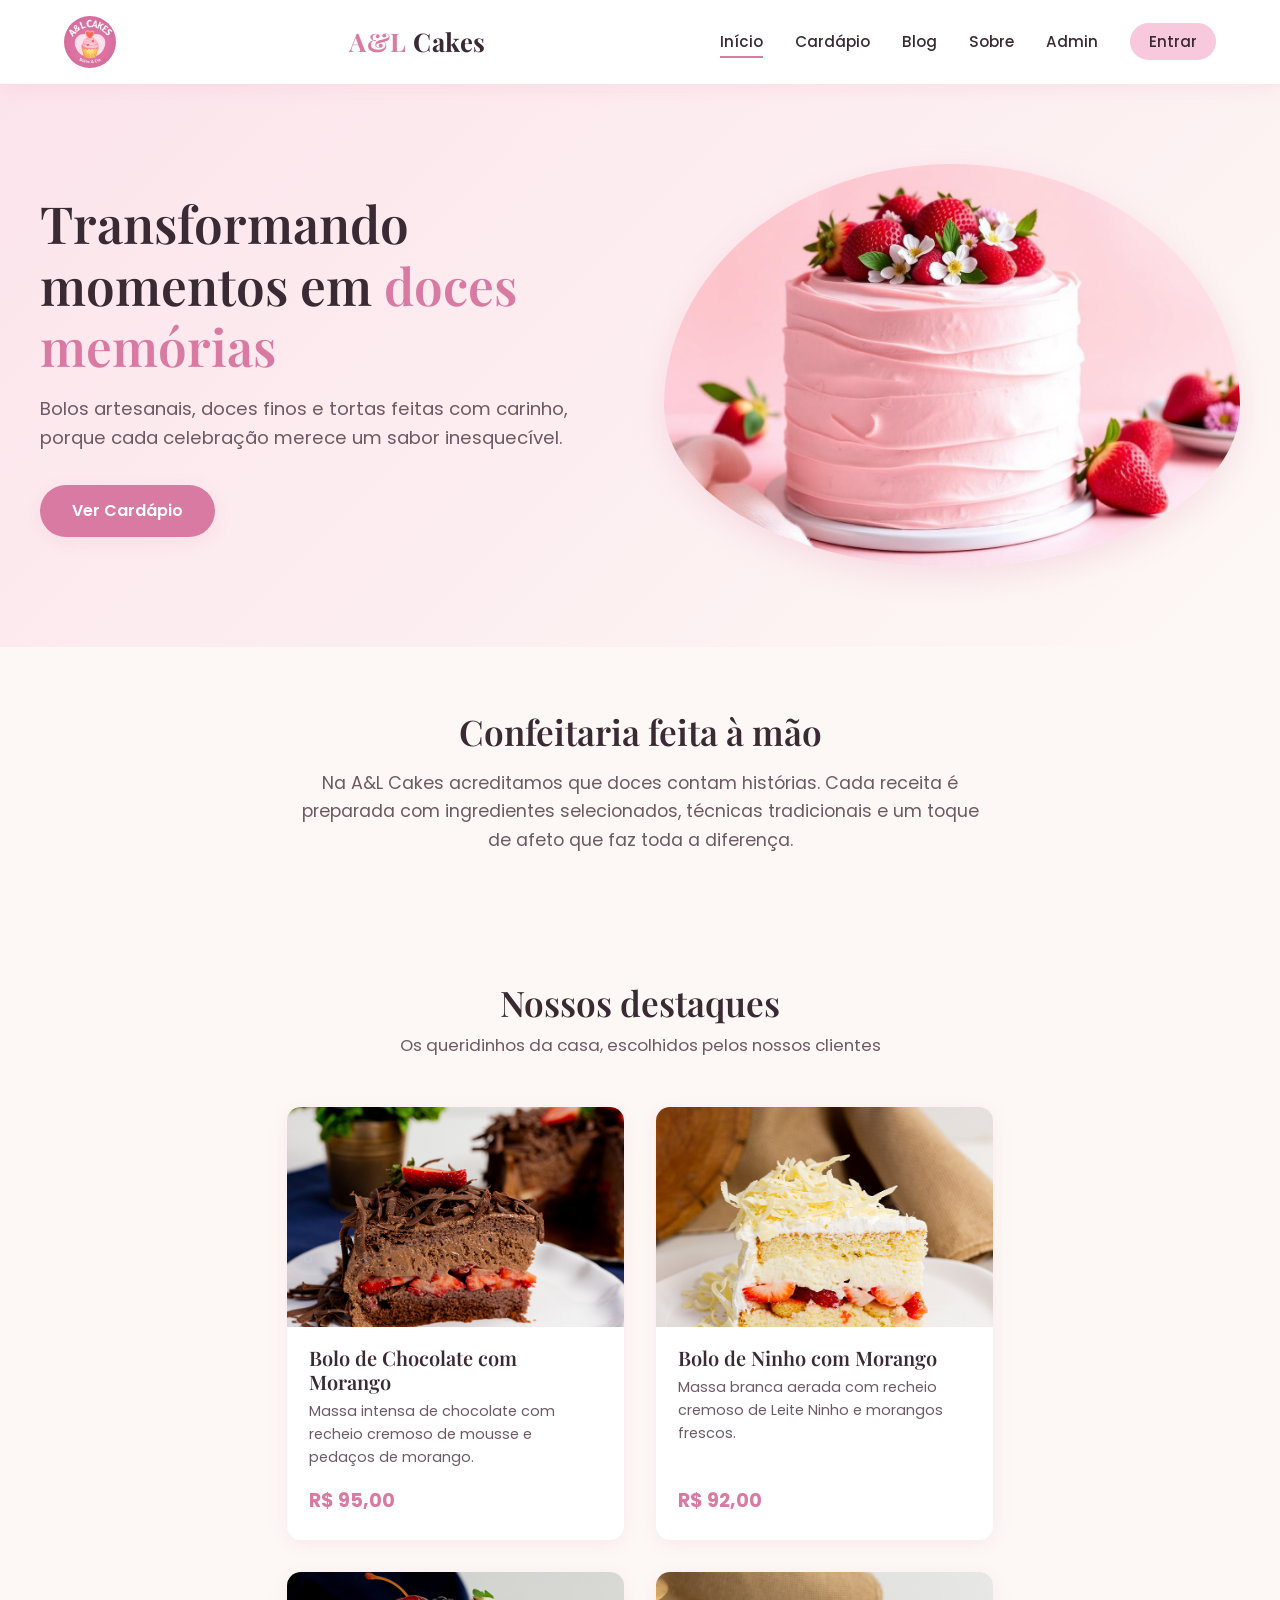
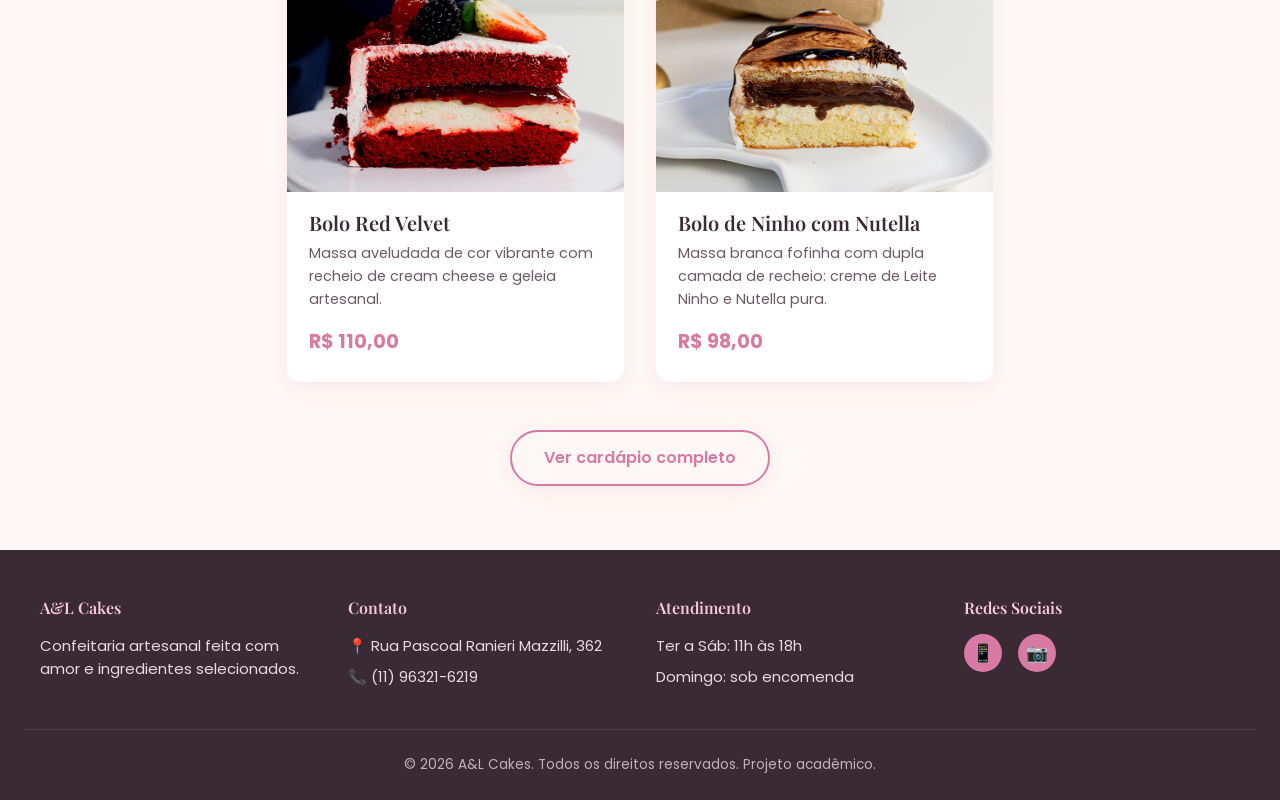
==== al-cakes/index.html @ 6d4cb48a "primeiro commit" ====
<!DOCTYPE html>
<!--
  A&L Cakes - Página Inicial (Home)
  Apresenta a loja, hero, destaques de produtos e chamada para o cardápio.
-->
<html lang="pt-BR">
<head>
  <meta charset="UTF-8" />
  <meta name="viewport" content="width=device-width, initial-scale=1.0" />
  <title>A&L Cakes - Bolos e Doces Artesanais</title>
  <meta name="description" content="A&L Cakes: bolos artesanais, doces finos e confeitaria sob encomenda. Transformando momentos em doces memórias." />
  <link rel="preconnect" href="https://fonts.googleapis.com">
  <link rel="preconnect" href="https://fonts.gstatic.com" crossorigin>
  <link href="https://fonts.googleapis.com/css2?family=Playfair+Display:wght@500;600;700&family=Poppins:wght@300;400;500;600;700&display=swap" rel="stylesheet">
  <link rel="stylesheet" href="css/style.css" />
</head>
<body>

  <!-- ===== NAVBAR ===== -->
  <header class="navbar">
    <div class="nav-container">
      <img src="images/teste.png" alt="" style="width: 4.5%; border-radius: 50%;">
      <a href="index.html" class="logo">A&L<span> Cakes</span></a>
      <button class="hamburguer" aria-label="Abrir menu">
        <span></span><span></span><span></span>
      </button>
      <nav>
        <ul class="nav-menu">
          <li><a href="index.html">Início</a></li>
          <li><a href="pages/cardapio.html">Cardápio</a></li>
          <li><a href="pages/blog.html">Blog</a></li>
          <li><a href="pages/sobre.html">Sobre</a></li>
          <li><a href="pages/admin.html">Admin</a></li>
          <li><a href="pages/login.html" class="btn-login">Entrar</a></li>
        </ul>
      </nav>
    </div>
  </header>

  <!-- ===== HERO ===== -->
  <section class="hero">
    <div class="hero-grid">
      <div class="hero-texto">
        <h1>Transformando momentos em <span>doces memórias</span></h1>
        <p>Bolos artesanais, doces finos e tortas feitas com carinho, porque cada celebração merece um sabor inesquecível.</p>
        <a href="pages/cardapio.html" class="btn">Ver Cardápio</a>
      </div>
      <div class="hero-imagem">
        <img src="images/hero-bolo.jpg" alt="Bolo de morango com chantilly" />
      </div>
    </div>
  </section>

  <!-- ===== APRESENTAÇÃO ===== -->
  <section class="container apresentacao" data-animar>
    <h2 class="titulo-secao">Confeitaria feita à mão</h2>
    <p>Na A&L Cakes acreditamos que doces contam histórias. Cada receita é preparada com ingredientes selecionados, técnicas tradicionais e um toque de afeto que faz toda a diferença.</p>
  </section>

  <!-- ===== DESTAQUES DE PRODUTOS ===== -->
  <section class="container">
    <h2 class="titulo-secao">Nossos destaques</h2>
    <p class="subtitulo-secao">Os queridinhos da casa, escolhidos pelos nossos clientes</p>
    <div class="produtos-grid" id="grid-destaques">
      <!-- Cards renderizados via JS (produtos.js) -->
    </div>
    <div style="text-align:center; margin-top:3rem;">
      <a href="pages/cardapio.html" class="btn btn-secundario">Ver cardápio completo</a>
    </div>
  </section>

  <!-- ===== RODAPÉ ===== -->
  <footer class="rodape">
    <div class="rodape-grid">
      <div>
        <h4>A&L Cakes</h4>
        <p>Confeitaria artesanal feita com amor e ingredientes selecionados.</p>
      </div>
      <div>
        <h4>Contato</h4>
        <p>📍 Rua Pascoal Ranieri Mazzilli, 362</p>
        <p>📞 (11) 96321-6219</p>
      </div>
      <div>
        <h4>Atendimento</h4>
        <p>Ter a Sáb: 11h às 18h</p>
        <p>Domingo: sob encomenda</p>
      </div>
      <div>
        <h4>Redes Sociais</h4>
        <div class="redes">
          <a href="https://api.whatsapp.com/message/LTZW3MOYNS5GJ1?autoload=1&app_absent=0&utm_source=ig" target="_blank" aria-label="WhatsApp">📱</a>
          <a href="https://www.instagram.com/a.l_cakescia/" aria-label="Instagram">📷</a>

        </div>
      </div>
    </div>
    <div class="copyright">
      © 2026 A&L Cakes. Todos os direitos reservados. Projeto acadêmico.
    </div>
  </footer>

  <script src="js/produtos.js"></script>
  <script src="js/script.js"></script>
</body>
</html>
---- al-cakes/css/style.css ----
/* =========================================================
   A&L Cakes - Folha de estilo principal
   Paleta: rosa suave + branco + neutros
   Autor: Projeto acadêmico
   ========================================================= */

/* -------- Reset básico -------- */
* {
  margin: 0;
  padding: 0;
  box-sizing: border-box;
}

/* -------- Variáveis de design (cores, fontes, sombras) -------- */
:root {
  --rosa-claro: #fce4ec;
  --rosa-suave: #f8c8dc;
  --rosa-medio: #f3a6c4;
  --rosa-escuro: #d97aa3;
  --branco: #ffffff;
  --bege: #fdf8f5;
  --texto: #3a2a33;
  --texto-claro: #6e5a64;
  --cinza-borda: #efe3e8;
  --sombra-leve: 0 4px 18px rgba(217, 122, 163, 0.12);
  --sombra-media: 0 10px 30px rgba(217, 122, 163, 0.18);
  --transicao: all 0.3s ease;
  --raio: 14px;
  --fonte-titulo: "Playfair Display", "Georgia", serif;
  --fonte-texto: "Poppins", "Segoe UI", sans-serif;
}

/* -------- Tipografia base -------- */
html {
  scroll-behavior: smooth;
}

body {
  font-family: var(--fonte-texto);
  background-color: var(--bege);
  color: var(--texto);
  line-height: 1.6;
  min-height: 100vh;
  display: flex;
  flex-direction: column;
}

h1, h2, h3, h4 {
  font-family: var(--fonte-titulo);
  font-weight: 600;
  color: var(--texto);
  line-height: 1.2;
}

a {
  color: var(--rosa-escuro);
  text-decoration: none;
  transition: var(--transicao);
}

a:hover {
  color: var(--texto);
}

img {
  max-width: 100%;
  display: block;
}

/* =========================================================
   NAVBAR
   ========================================================= */
.navbar {
  position: sticky;
  top: 0;
  z-index: 100;
  background-color: rgba(255, 255, 255, 0.95);
  backdrop-filter: blur(10px);
  box-shadow: var(--sombra-leve);
  padding: 1rem 0;
}

.nav-container {
  max-width: 1200px;
  margin: 0 auto;
  padding: 0 1.5rem;
  display: flex;
  align-items: center;
  justify-content: space-between;
}

.logo {
  font-family: var(--fonte-titulo);
  font-size: 1.6rem;
  font-weight: 700;
  color: var(--rosa-escuro);
  letter-spacing: 0.5px;
}

.logo span {
  color: var(--texto);
}

.nav-menu {
  display: flex;
  list-style: none;
  gap: 2rem;
  align-items: center;
}

.nav-menu a {
  color: var(--texto);
  font-weight: 500;
  font-size: 0.95rem;
  position: relative;
}

.nav-menu a::after {
  content: "";
  position: absolute;
  bottom: -6px;
  left: 0;
  width: 0;
  height: 2px;
  background-color: var(--rosa-escuro);
  transition: var(--transicao);
}

.nav-menu a:hover::after,
.nav-menu a.ativo::after {
  width: 100%;
}

.btn-login {
  background-color: var(--rosa-suave);
  color: var(--texto) !important;
  padding: 0.5rem 1.2rem;
  border-radius: 50px;
  font-weight: 600;
}

.btn-login:hover {
  background-color: var(--rosa-medio);
}

/* Botão hambúrguer (mobile) */
.hamburguer {
  display: none;
  flex-direction: column;
  gap: 5px;
  background: none;
  border: none;
  cursor: pointer;
  padding: 4px;
}

.hamburguer span {
  width: 26px;
  height: 3px;
  background-color: var(--texto);
  border-radius: 3px;
  transition: var(--transicao);
}

/* =========================================================
   COMPONENTES GLOBAIS
   ========================================================= */
.container {
  max-width: 1200px;
  margin: 0 auto;
  padding: 4rem 1.5rem;
}

.btn {
  display: inline-block;
  background-color: var(--rosa-escuro);
  color: var(--branco);
  padding: 0.85rem 2rem;
  border-radius: 50px;
  border: none;
  font-weight: 600;
  font-family: var(--fonte-texto);
  cursor: pointer;
  transition: var(--transicao);
  box-shadow: var(--sombra-leve);
}

.btn:hover {
  background-color: var(--texto);
  color: var(--branco);
  transform: translateY(-2px);
  box-shadow: var(--sombra-media);
}

.btn-secundario {
  background-color: transparent;
  color: var(--rosa-escuro);
  border: 2px solid var(--rosa-escuro);
}

.btn-secundario:hover {
  background-color: var(--rosa-escuro);
  color: var(--branco);
}

.titulo-secao {
  text-align: center;
  font-size: 2.2rem;
  margin-bottom: 0.5rem;
}

.subtitulo-secao {
  text-align: center;
  color: var(--texto-claro);
  margin-bottom: 3rem;
  font-size: 1.05rem;
}

/* =========================================================
   HERO (página inicial)
   ========================================================= */
.hero {
  background: linear-gradient(135deg, var(--rosa-claro) 0%, var(--bege) 100%);
  padding: 5rem 1.5rem;
  overflow: hidden;
}

.hero-grid {
  max-width: 1200px;
  margin: 0 auto;
  display: grid;
  grid-template-columns: 1fr 1fr;
  gap: 3rem;
  align-items: center;
}

.hero-texto h1 {
  font-size: 3.2rem;
  margin-bottom: 1rem;
  animation: fadeUp 0.8s ease;
}

.hero-texto h1 span {
  color: var(--rosa-escuro);
}

.hero-texto p {
  font-size: 1.15rem;
  color: var(--texto-claro);
  margin-bottom: 2rem;
  animation: fadeUp 1s ease;
}

.hero-imagem {
  position: relative;
  animation: float 6s ease-in-out infinite;
}

.hero-imagem img {
  border-radius: 50% 50% 50% 50% / 60% 60% 40% 40%;
  box-shadow: var(--sombra-media);
  width: 100%;
  height: auto;
  object-fit: cover;
}

/* Animações */
@keyframes fadeUp {
  from { opacity: 0; transform: translateY(20px); }
  to { opacity: 1; transform: translateY(0); }
}

@keyframes float {
  0%, 100% { transform: translateY(0); }
  50% { transform: translateY(-15px); }
}

@keyframes fadeIn {
  from { opacity: 0; }
  to { opacity: 1; }
}

/* =========================================================
   APRESENTAÇÃO (sobre rápida na home)
   ========================================================= */
.apresentacao {
  text-align: center;
  max-width: 750px;
  margin: 0 auto;
}

.apresentacao p {
  font-size: 1.1rem;
  color: var(--texto-claro);
  margin-top: 1rem;
}

/* =========================================================
   GRID DE PRODUTOS (cardápio + destaques)
   ========================================================= */
.produtos-grid {
  display: grid;
  grid-template-columns: repeat(auto-fill, minmax(260px, 1fr));
  gap: 2rem;
}

.produto-card {
  background-color: var(--branco);
  border-radius: var(--raio);
  overflow: hidden;
  box-shadow: var(--sombra-leve);
  transition: var(--transicao);
  cursor: pointer;
  display: flex;
  flex-direction: column;
}

.produto-card:hover {
  transform: translateY(-6px);
  box-shadow: var(--sombra-media);
}

.produto-card img {
  width: 100%;
  height: 220px;
  object-fit: cover;
  transition: transform 0.5s ease;
}

.produto-card:hover img {
  transform: scale(1.05);
}

.produto-info {
  padding: 1.2rem 1.4rem 1.5rem;
  flex: 1;
  display: flex;
  flex-direction: column;
}

.produto-info h3 {
  font-size: 1.25rem;
  margin-bottom: 0.4rem;
}

.produto-info p {
  color: var(--texto-claro);
  font-size: 0.9rem;
  margin-bottom: 1rem;
  flex: 1;
}

.preco {
  font-weight: 700;
  color: var(--rosa-escuro);
  font-size: 1.2rem;
}

/* =========================================================
   PÁGINA DO PRODUTO
   ========================================================= */
.produto-detalhe {
  display: grid;
  grid-template-columns: 1fr 1fr;
  gap: 3rem;
  align-items: start;
}

.produto-detalhe-img {
  border-radius: var(--raio);
  overflow: hidden;
  box-shadow: var(--sombra-media);
}

.produto-detalhe-img img {
  width: 100%;
  height: auto;
  object-fit: cover;
}

.produto-detalhe-info h1 {
  font-size: 2.4rem;
  margin-bottom: 0.5rem;
}

.produto-detalhe-info .preco {
  font-size: 1.8rem;
  display: block;
  margin: 1rem 0;
}

.produto-detalhe-info h3 {
  margin-top: 1.5rem;
  margin-bottom: 0.5rem;
  color: var(--rosa-escuro);
}

.ingredientes {
  list-style: none;
  padding: 0;
}

.ingredientes li {
  padding: 0.4rem 0;
  border-bottom: 1px dashed var(--cinza-borda);
  color: var(--texto-claro);
}

.ingredientes li::before {
  content: "🌸 ";
  margin-right: 0.4rem;
}

.btn-whatsapp {
  background-color: #25d366;
  color: var(--branco);
  display: inline-flex;
  align-items: center;
  gap: 0.6rem;
  margin-top: 1.5rem;
}

.btn-whatsapp:hover {
  background-color: #1ebe5b;
  color: var(--branco);
}

/* =========================================================
   BLOG / GALERIA INSTAGRAM
   ========================================================= */
.galeria-instagram {
  display: grid;
  grid-template-columns: repeat(auto-fit, minmax(200px, 1fr));
  gap: 1rem;
  margin-top: 2rem;
}

.galeria-item {
  position: relative;
  border-radius: var(--raio);
  overflow: hidden;
  aspect-ratio: 1 / 1;
  cursor: pointer;
}

.galeria-item img {
  width: 100%;
  height: 100%;
  object-fit: cover;
  transition: transform 0.4s ease;
}

.galeria-item:hover img {
  transform: scale(1.08);
}

.galeria-item::after {
  content: "📷";
  position: absolute;
  inset: 0;
  background: rgba(217, 122, 163, 0.6);
  color: white;
  display: flex;
  align-items: center;
  justify-content: center;
  font-size: 2rem;
  opacity: 0;
  transition: var(--transicao);
}

.galeria-item:hover::after {
  opacity: 1;
}

.posts-blog {
  display: grid;
  grid-template-columns: repeat(auto-fit, minmax(280px, 1fr));
  gap: 2rem;
  margin-top: 4rem;
}

.post-card {
  background: var(--branco);
  border-radius: var(--raio);
  padding: 1.8rem;
  box-shadow: var(--sombra-leve);
  transition: var(--transicao);
}

.post-card:hover {
  transform: translateY(-4px);
  box-shadow: var(--sombra-media);
}

.post-card h3 {
  color: var(--rosa-escuro);
  margin-bottom: 0.8rem;
}

.post-card .data {
  font-size: 0.85rem;
  color: var(--texto-claro);
  margin-bottom: 0.8rem;
  display: block;
}

/* =========================================================
   SOBRE
   ========================================================= */
.sobre-grid {
  display: grid;
  grid-template-columns: 1fr 1fr;
  gap: 3rem;
  align-items: center;
}

.sobre-grid img {
  border-radius: var(--raio);
  box-shadow: var(--sombra-media);
}

.sobre-grid h2 {
  font-size: 2.2rem;
  margin-bottom: 1rem;
}

.sobre-grid p {
  color: var(--texto-claro);
  margin-bottom: 1rem;
}

.valores {
  display: grid;
  grid-template-columns: repeat(auto-fit, minmax(220px, 1fr));
  gap: 1.5rem;
  margin-top: 4rem;
}

.valor-card {
  background: var(--branco);
  padding: 2rem 1.5rem;
  border-radius: var(--raio);
  text-align: center;
  box-shadow: var(--sombra-leve);
  transition: var(--transicao);
}

.valor-card:hover {
  transform: translateY(-4px);
  box-shadow: var(--sombra-media);
}

.valor-card .icone {
  font-size: 2.5rem;
  margin-bottom: 0.8rem;
}

.valor-card h3 {
  color: var(--rosa-escuro);
  margin-bottom: 0.5rem;
}

/* =========================================================
   FORMULÁRIOS (login, cadastro, admin)
   ========================================================= */
.form-container {
  max-width: 460px;
  margin: 4rem auto;
  background: var(--branco);
  padding: 2.5rem 2rem;
  border-radius: var(--raio);
  box-shadow: var(--sombra-media);
  animation: fadeIn 0.6s ease;
}

.form-container.largo {
  max-width: 700px;
}

.form-container h2 {
  text-align: center;
  margin-bottom: 0.5rem;
  color: var(--rosa-escuro);
}

.form-container .subtitulo {
  text-align: center;
  color: var(--texto-claro);
  margin-bottom: 2rem;
}

.campo {
  margin-bottom: 1.2rem;
}

.campo label {
  display: block;
  font-weight: 500;
  margin-bottom: 0.4rem;
  font-size: 0.95rem;
}

.campo input,
.campo textarea {
  width: 100%;
  padding: 0.75rem 1rem;
  border: 1.5px solid var(--cinza-borda);
  border-radius: 10px;
  font-family: var(--fonte-texto);
  font-size: 1rem;
  transition: var(--transicao);
  background-color: var(--bege);
}

.campo input:focus,
.campo textarea:focus {
  outline: none;
  border-color: var(--rosa-medio);
  background: var(--branco);
}

.campo textarea {
  min-height: 100px;
  resize: vertical;
}

.form-container .btn {
  width: 100%;
  margin-top: 0.5rem;
}

.mensagem {
  text-align: center;
  margin-top: 1rem;
  padding: 0.7rem;
  border-radius: 8px;
  display: none;
  font-size: 0.95rem;
}

.mensagem.sucesso {
  background-color: #d4f5dd;
  color: #1e6b35;
  display: block;
}

.mensagem.erro {
  background-color: #fdd6d6;
  color: #a33;
  display: block;
}

.link-extra {
  text-align: center;
  margin-top: 1.2rem;
  font-size: 0.95rem;
  color: var(--texto-claro);
}

/* Pré-visualização do admin */
.preview-produto {
  margin-top: 2rem;
  padding: 1.5rem;
  background: var(--rosa-claro);
  border-radius: var(--raio);
  display: none;
}

.preview-produto.ativo {
  display: block;
  animation: fadeIn 0.4s ease;
}

/* =========================================================
   RODAPÉ
   ========================================================= */
.rodape {
  background-color: var(--texto);
  color: var(--branco);
  padding: 3rem 1.5rem 1.5rem;
  margin-top: auto;
}

.rodape-grid {
  max-width: 1200px;
  margin: 0 auto;
  display: grid;
  grid-template-columns: repeat(auto-fit, minmax(220px, 1fr));
  gap: 2rem;
}

.rodape h4 {
  color: var(--rosa-suave);
  margin-bottom: 1rem;
  font-family: var(--fonte-titulo);
}

.rodape p, .rodape a {
  color: #e8d8df;
  font-size: 0.93rem;
  margin-bottom: 0.5rem;
}

.rodape a:hover {
  color: var(--rosa-suave);
}

.redes {
  display: flex;
  gap: 1rem;
  margin-top: 0.5rem;
}

.redes a {
  background: var(--rosa-escuro);
  width: 38px;
  height: 38px;
  border-radius: 50%;
  display: flex;
  align-items: center;
  justify-content: center;
  font-size: 1.1rem;
  transition: var(--transicao);
}

.redes a:hover {
  background: var(--rosa-suave);
  color: var(--texto);
  transform: translateY(-3px);
}

.copyright {
  text-align: center;
  margin-top: 2rem;
  padding-top: 1.5rem;
  border-top: 1px solid rgba(255,255,255,0.1);
  font-size: 0.85rem;
  color: #c4b0b8;
}

/* =========================================================
   RESPONSIVO (mobile)
   ========================================================= */
@media (max-width: 860px) {
  /* Menu vira hambúrguer */
  .hamburguer {
    display: flex;
  }

  .nav-menu {
    position: fixed;
    top: 70px;
    right: -100%;
    flex-direction: column;
    background: var(--branco);
    width: 75%;
    max-width: 300px;
    height: calc(100vh - 70px);
    padding: 2rem;
    gap: 1.5rem;
    box-shadow: var(--sombra-media);
    transition: right 0.4s ease;
  }

  .nav-menu.aberto {
    right: 0;
  }

  /* Hero empilha */
  .hero-grid,
  .produto-detalhe,
  .sobre-grid {
    grid-template-columns: 1fr;
    text-align: center;
  }

  .hero-texto h1 {
    font-size: 2.2rem;
  }

  .titulo-secao {
    font-size: 1.7rem;
  }

  .container {
    padding: 3rem 1.2rem;
  }

  .ingredientes {
    text-align: left;
    display: inline-block;
  }
}
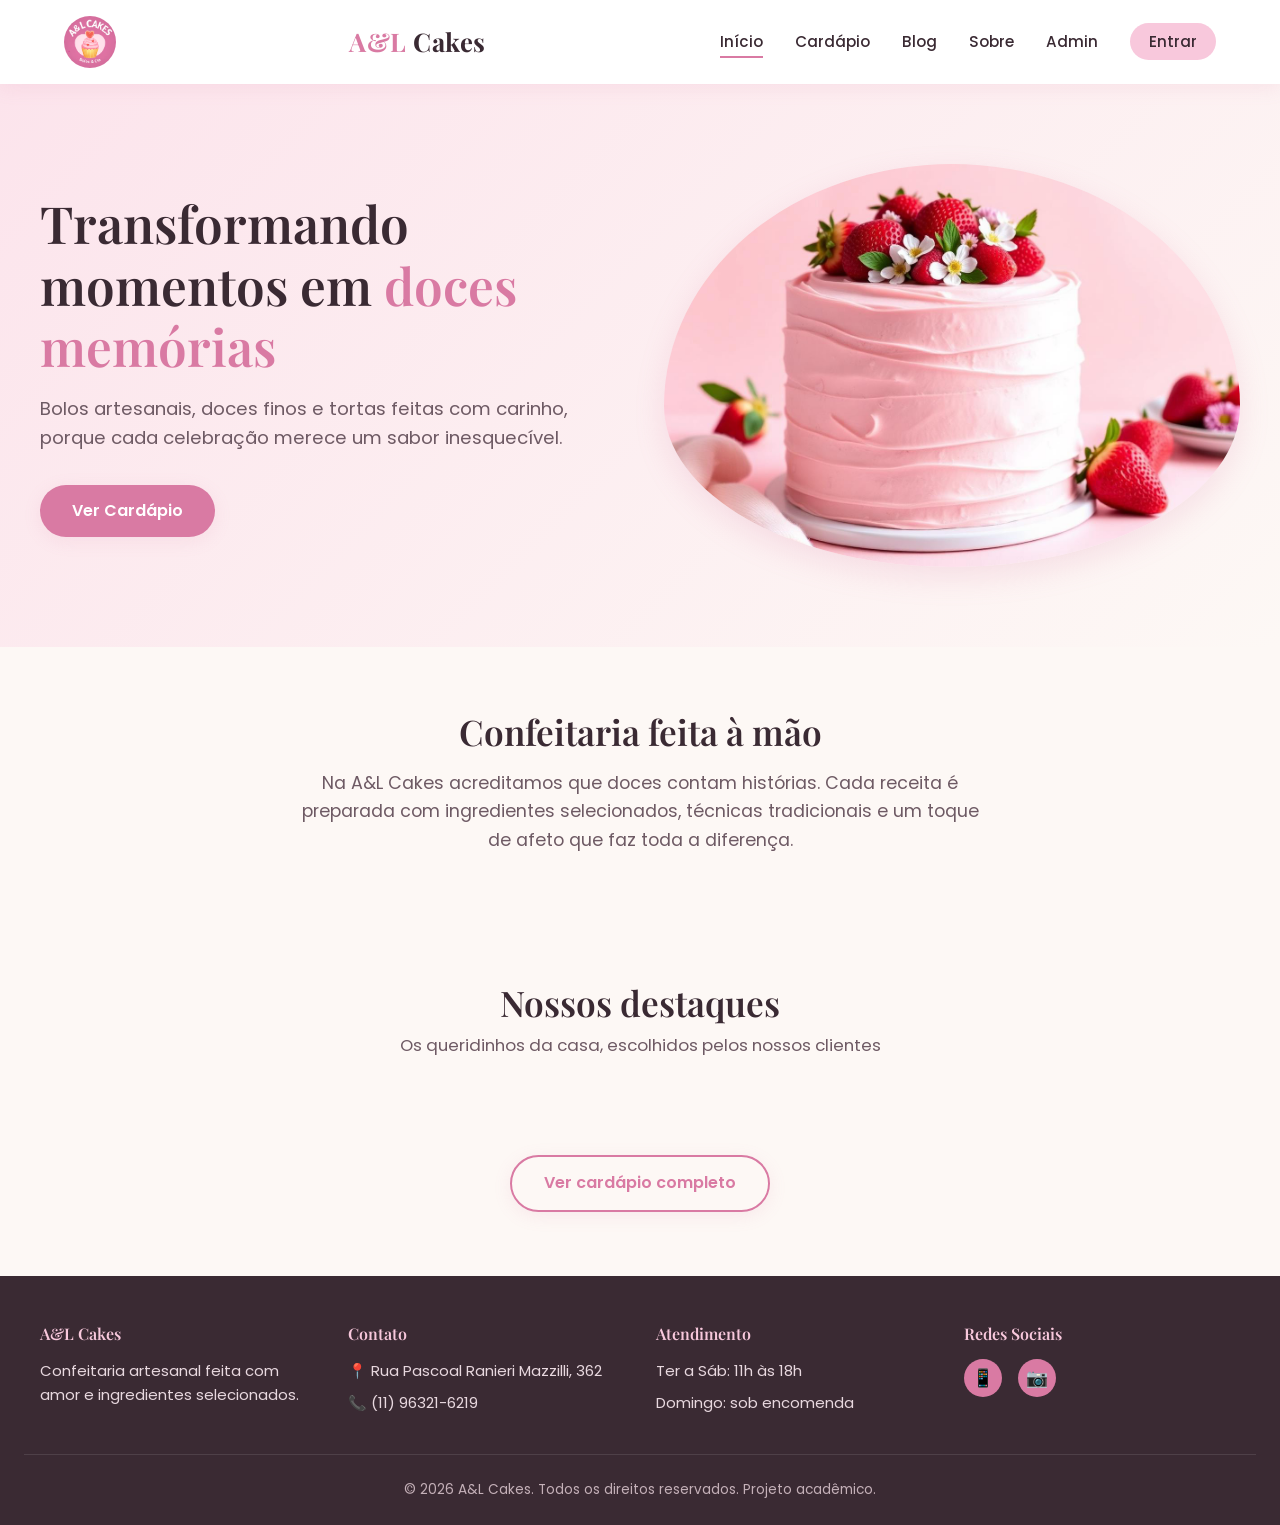
==== commit 31144d94: "Consumo API (Login, CRUD Produto, Listar Produtos)" ====
--- a/al-cakes/index.html
+++ b/al-cakes/index.html
@@ -30,7 +30,7 @@
           <li><a href="pages/cardapio.html">Cardápio</a></li>
           <li><a href="pages/blog.html">Blog</a></li>
           <li><a href="pages/sobre.html">Sobre</a></li>
-          <li><a href="pages/admin.html">Admin</a></li>
+          <li><a href="pages/cadastroBolos.html">Admin</a></li>
           <li><a href="pages/login.html" class="btn-login">Entrar</a></li>
         </ul>
       </nav>
@@ -99,6 +99,8 @@
       © 2026 A&L Cakes. Todos os direitos reservados. Projeto acadêmico.
     </div>
   </footer>
+  <script src="https://code.jquery.com/jquery-3.7.1.min.js"></script>
+  <script src="js/controller.js"></script>
 
   <script src="js/produtos.js"></script>
   <script src="js/script.js"></script>
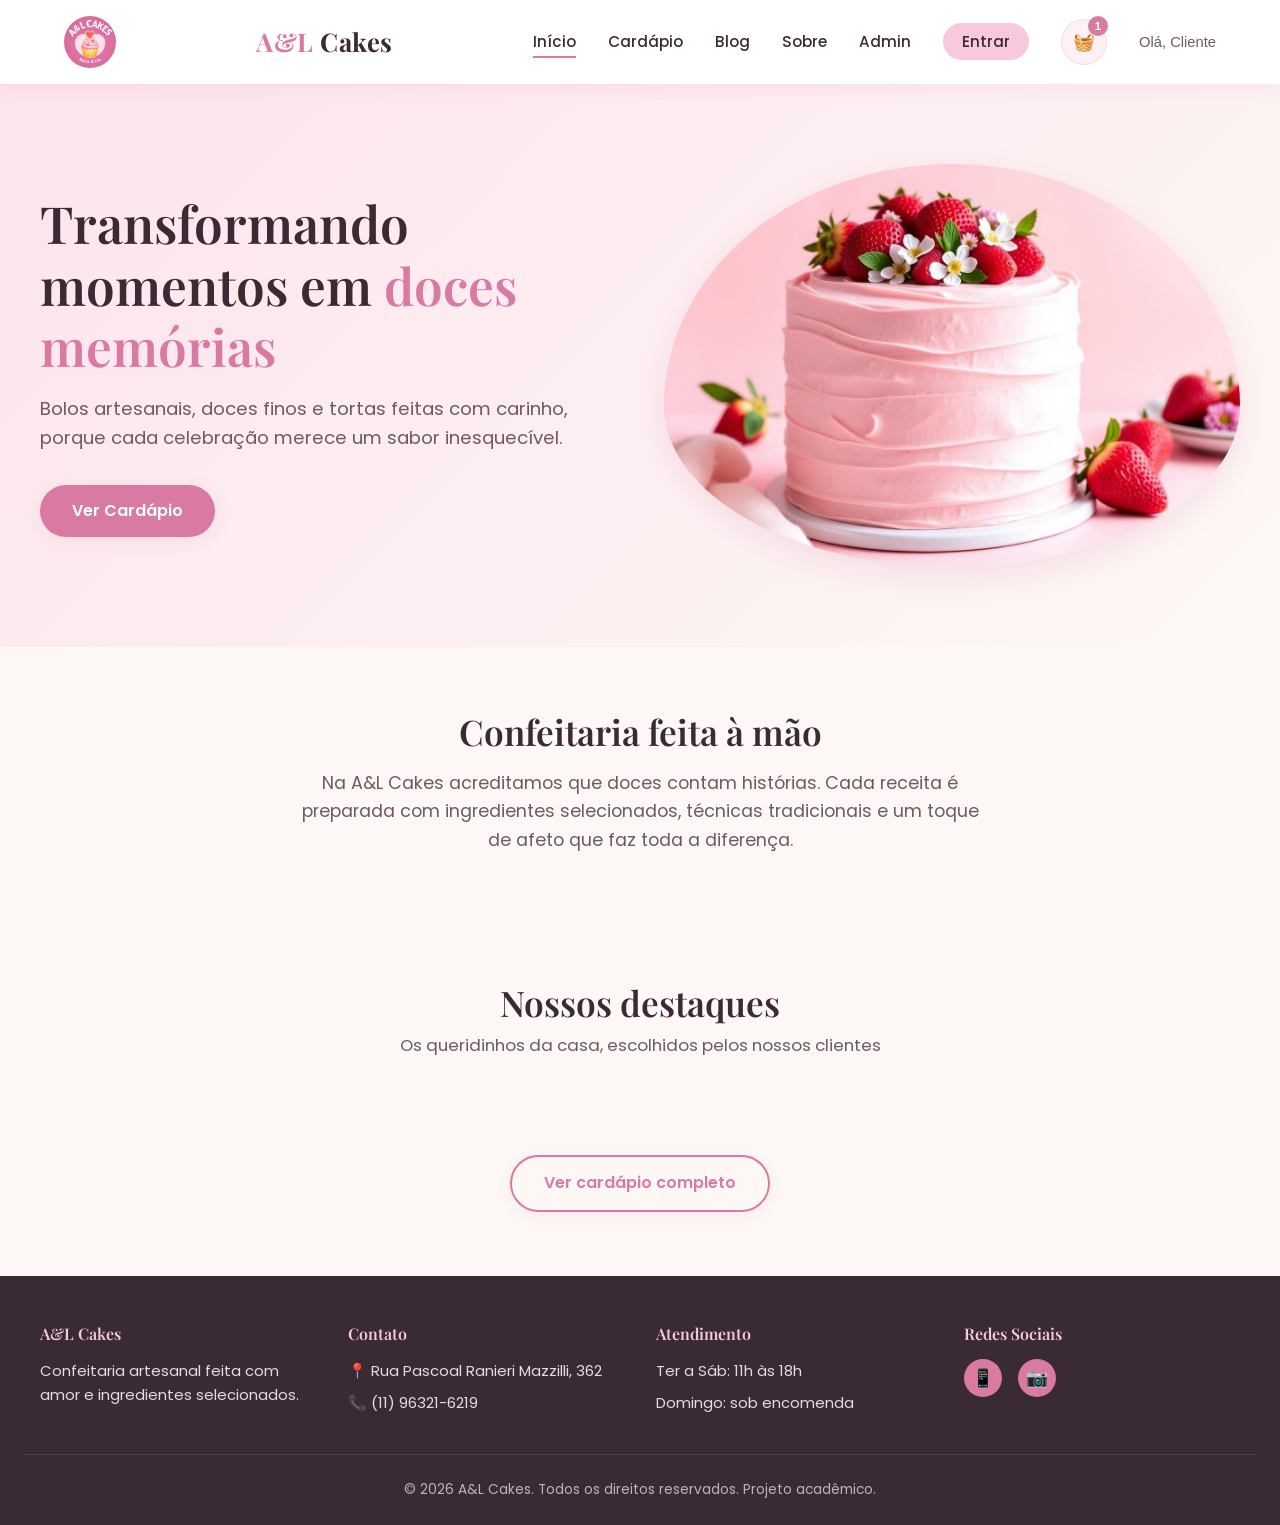
==== commit c06ac7e0: "Carrinho / Dropdown opções cliente 08/05" ====
--- a/al-cakes/index.html
+++ b/al-cakes/index.html
@@ -17,25 +17,111 @@
 <body>
 
   <!-- ===== NAVBAR ===== -->
-  <header class="navbar">
-    <div class="nav-container">
-      <img src="images/teste.png" alt="" style="width: 4.5%; border-radius: 50%;">
-      <a href="index.html" class="logo">A&L<span> Cakes</span></a>
-      <button class="hamburguer" aria-label="Abrir menu">
-        <span></span><span></span><span></span>
-      </button>
-      <nav>
-        <ul class="nav-menu">
-          <li><a href="index.html">Início</a></li>
-          <li><a href="pages/cardapio.html">Cardápio</a></li>
-          <li><a href="pages/blog.html">Blog</a></li>
-          <li><a href="pages/sobre.html">Sobre</a></li>
-          <li><a href="pages/cadastroBolos.html">Admin</a></li>
-          <li><a href="pages/login.html" class="btn-login">Entrar</a></li>
-        </ul>
-      </nav>
-    </div>
-  </header>
+    <header class="navbar">
+      <div class="nav-container">
+
+        <img src="images/teste.png" alt=""
+          style="width: 4.5%; border-radius: 50%;">
+
+        <a href="index.html" class="logo">
+          A&L<span> Cakes</span>
+        </a>
+
+        <button class="hamburguer" aria-label="Abrir menu">
+          <span></span>
+          <span></span>
+          <span></span>
+        </button>
+
+        <nav>
+
+          <ul class="nav-menu">
+
+            <li><a href="index.html">Início</a></li>
+
+            <li>
+              <a href="pages/cardapio.html">
+                Cardápio
+              </a>
+            </li>
+
+            <li>
+              <a href="pages/blog.html">
+                Blog
+              </a>
+            </li>
+
+            <li>
+              <a href="pages/sobre.html">
+                Sobre
+              </a>
+            </li>
+
+            <li>
+              <a href="pages/cadastroBolos.html">
+                Admin
+              </a>
+            </li>
+
+            <li>
+              <a href="pages/login.html" class="btn-login">
+                Entrar
+              </a>
+            </li>
+
+
+            <!-- CARRINHO -->
+            <li>
+
+              <button class="btn-carrinho"
+                id="abrir-carrinho">
+
+                🧺
+
+                <span class="contador-carrinho">
+                  1
+                </span>
+
+              </button>
+
+            </li>
+
+            <!-- USUÁRIO -->
+            <li class="usuario-navbar">
+
+              <button class="usuario-btn"
+                id="usuario-btn">
+
+                Olá, Cliente
+
+              </button>
+
+              <!-- DROPDOWN -->
+              <div class="dropdown-usuario"
+                id="dropdown-usuario">
+
+                <a href="#">
+                  Meus Dados
+                </a>
+
+                <a href="pages/pedidos.html">
+                  Meus Pedidos
+                </a>
+
+                <a href="#">
+                  Sair
+                </a>
+
+              </div>
+
+            </li>
+
+          </ul>
+
+        </nav>
+
+      </div>
+    </header>
 
   <!-- ===== HERO ===== -->
   <section class="hero">
@@ -99,10 +185,120 @@
       © 2026 A&L Cakes. Todos os direitos reservados. Projeto acadêmico.
     </div>
   </footer>
-  <script src="https://code.jquery.com/jquery-3.7.1.min.js"></script>
-  <script src="js/controller.js"></script>
-
-  <script src="js/produtos.js"></script>
-  <script src="js/script.js"></script>
-</body>
-</html>
+
+      <!-- MODAL CARRINHO -->
+    <div class="overlay-carrinho" id="overlay-carrinho">
+
+      <div class="modal-carrinho">
+
+        <div class="topo-carrinho">
+
+          <h2>Seu Carrinho</h2>
+
+          <button class="fechar-carrinho"
+            id="fechar-carrinho">
+
+            &times;
+
+          </button>
+
+        </div>
+
+        <div class="carrinho-itens">
+
+          <div class="item-carrinho">
+
+            <img src="images/BoloRedVelvet.jpg"
+              alt="Produto">
+
+            <div class="info-item">
+
+              <h3>Bolo Red Velvet</h3>
+
+              <p>R$ 89,90</p>
+
+            </div>
+
+            <button class="remover-item">
+
+              Remover
+
+            </button>
+
+          </div>
+
+        </div>
+
+        <div class="rodape-carrinho">
+
+          <div class="total-carrinho">
+
+            Total:
+            <span>R$ 89,90</span>
+
+          </div>
+
+          <button class="btn-finalizar">
+
+            Finalizar Compra
+
+          </button>
+
+        </div>
+
+      </div>
+
+    </div>
+
+    <script src="https://code.jquery.com/jquery-3.7.1.min.js"></script>
+
+    <script src="js/controller.js"></script>
+
+    <script src="js/produtos.js"></script>
+
+    <script src="js/script.js"></script>
+
+    <script>
+
+    /* =========================================================
+      MODAL CARRINHO
+    ========================================================= */
+
+    const abrirCarrinho =
+      document.getElementById("abrir-carrinho");
+
+    const fecharCarrinho =
+      document.getElementById("fechar-carrinho");
+
+    const overlayCarrinho =
+      document.getElementById("overlay-carrinho");
+
+    /* Abrir modal */
+    abrirCarrinho.addEventListener("click", () => {
+
+      overlayCarrinho.classList.add("ativo");
+
+    });
+
+    /* Fechar modal */
+    fecharCarrinho.addEventListener("click", () => {
+
+      overlayCarrinho.classList.remove("ativo");
+
+    });
+
+    /* Fechar clicando fora */
+    overlayCarrinho.addEventListener("click", (e) => {
+
+      if (e.target === overlayCarrinho) {
+
+        overlayCarrinho.classList.remove("ativo");
+
+      }
+
+    });
+
+    </script>
+
+    </body>
+    </html>
--- a/al-cakes/css/style.css
+++ b/al-cakes/css/style.css
@@ -574,19 +574,39 @@
 }
 
 .form-container.largo {
-  max-width: 700px;
+  width: 90%;
+  max-width: 1200px;
+
+  background: rgba(255,255,255,0.92);
+
+  backdrop-filter: blur(10px);
+
+  border: 1px solid rgba(248, 200, 220, 0.45);
+
+  border-radius: 24px;
+
+  padding: 2.5rem;
+
+  box-shadow:
+    0 20px 50px rgba(217, 122, 163, 0.12);
 }
 
 .form-container h2 {
   text-align: center;
-  margin-bottom: 0.5rem;
-  color: var(--rosa-escuro);
+  margin-bottom: 0.4rem;
+
+  color: var(--texto);
+
+  font-size: 1.5rem;
 }
 
 .form-container .subtitulo {
   text-align: center;
   color: var(--texto-claro);
-  margin-bottom: 2rem;
+
+  margin-bottom: 2.2rem;
+
+  font-size: 1rem;
 }
 
 .campo {
@@ -791,3 +811,530 @@
     display: inline-block;
   }
 }
+
+
+/* =========================================================
+   CARRINHO NAVBAR
+========================================================= */
+
+.btn-carrinho {
+  position: relative;
+  background: rgba(248, 200, 220, 0.25);
+  border: 1px solid rgba(217, 122, 163, 0.18);
+  width: 46px;
+  height: 46px;
+  border-radius: 50%;
+  cursor: pointer;
+  font-size: 1.1rem;
+  color: var(--texto);
+  transition: var(--transicao);
+
+  display: flex;
+  align-items: center;
+  justify-content: center;
+
+  backdrop-filter: blur(8px);
+}
+
+.btn-carrinho:hover {
+  transform: translateY(-2px);
+  background: var(--rosa-claro);
+  box-shadow: 0 8px 22px rgba(217, 122, 163, 0.18);
+}
+
+.contador-carrinho {
+  position: absolute;
+  top: -4px;
+  right: -2px;
+
+  width: 20px;
+  height: 20px;
+
+  border-radius: 50%;
+  background: var(--rosa-escuro);
+  color: white;
+
+  font-size: 0.72rem;
+  font-weight: 600;
+
+  display: flex;
+  align-items: center;
+  justify-content: center;
+}
+
+.usuario-navbar {
+  font-size: 0.95rem;
+  color: var(--texto-claro);
+  font-weight: 500;
+  white-space: nowrap;
+}
+
+/* =========================================================
+   MODAL CARRINHO
+========================================================= */
+
+.overlay-carrinho {
+  position: fixed;
+  inset: 0;
+
+  background: rgba(58, 42, 51, 0.45);
+
+  backdrop-filter: blur(4px);
+
+  display: none;
+  align-items: center;
+  justify-content: center;
+
+  z-index: 9999;
+
+  padding: 1.5rem;
+}
+
+.overlay-carrinho.ativo {
+  display: flex;
+  animation: fadeIn 0.3s ease;
+}
+
+.modal-carrinho {
+  width: 75%;
+  max-width: 900px;
+
+  background: rgba(255,255,255,0.95);
+
+  border-radius: 20px;
+
+  padding: 2rem;
+
+  box-shadow:
+    0 25px 60px rgba(217, 122, 163, 0.18);
+
+  border: 1px solid rgba(248, 200, 220, 0.4);
+
+  animation: subirModal 0.35s ease;
+}
+
+@keyframes subirModal {
+  from {
+    opacity: 0;
+    transform: translateY(18px) scale(0.98);
+  }
+
+  to {
+    opacity: 1;
+    transform: translateY(0) scale(1);
+  }
+}
+
+.topo-carrinho {
+  display: flex;
+  justify-content: space-between;
+  align-items: center;
+
+  margin-bottom: 2rem;
+}
+
+.topo-carrinho h2 {
+  font-size: 1.5rem;
+  color: var(--texto);
+}
+
+.fechar-carrinho {
+  background: transparent;
+  border: none;
+
+  font-size: 2rem;
+
+  color: var(--texto-claro);
+
+  cursor: pointer;
+
+  transition: var(--transicao);
+}
+
+.fechar-carrinho:hover {
+  color: var(--rosa-escuro);
+  transform: rotate(90deg);
+}
+
+.carrinho-itens {
+  display: flex;
+  flex-direction: column;
+  gap: 1.2rem;
+
+  max-height: 380px;
+  overflow-y: auto;
+
+  padding-right: 0.3rem;
+}
+
+.item-carrinho {
+  display: flex;
+  align-items: center;
+  gap: 1rem;
+
+  background: var(--bege);
+
+  border-radius: 18px;
+
+  padding: 1rem;
+
+  border: 1px solid var(--cinza-borda);
+}
+
+.item-carrinho img {
+  width: 85px;
+  height: 85px;
+
+  object-fit: cover;
+
+  border-radius: 16px;
+}
+
+.info-item {
+  flex: 1;
+}
+
+.info-item h3 {
+  font-size: 1.05rem;
+  margin-bottom: 0.3rem;
+}
+
+.info-item p {
+  color: var(--rosa-escuro);
+  font-weight: 600;
+}
+
+.remover-item {
+  border: none;
+  background: transparent;
+
+  color: #c47d97;
+
+  font-size: 0.9rem;
+  cursor: pointer;
+
+  transition: var(--transicao);
+}
+
+.remover-item:hover {
+  color: #a94468;
+}
+
+.rodape-carrinho {
+  margin-top: 2rem;
+
+  border-top: 1px solid var(--cinza-borda);
+
+  padding-top: 1.5rem;
+}
+
+.total-carrinho {
+  display: flex;
+  justify-content: space-between;
+
+  font-size: 1.15rem;
+  font-weight: 600;
+
+  margin-bottom: 1.2rem;
+}
+
+.total-carrinho span {
+  color: var(--rosa-escuro);
+}
+
+.btn-finalizar {
+  width: 100%;
+
+  border: none;
+
+  background: linear-gradient(
+    135deg,
+    var(--rosa-medio),
+    var(--rosa-escuro)
+  );
+
+  color: white;
+
+  padding: 1rem;
+
+  border-radius: 50px;
+
+  font-size: 1rem;
+  font-weight: 600;
+
+  cursor: pointer;
+
+  transition: var(--transicao);
+
+  box-shadow: var(--sombra-leve);
+}
+
+.btn-finalizar:hover {
+  transform: translateY(-2px);
+  box-shadow: var(--sombra-media);
+}
+
+/* =========================================================
+   RESPONSIVO
+========================================================= */
+
+@media (max-width: 768px) {
+
+  .modal-carrinho {
+    padding: 1.4rem;
+    border-radius: 24px;
+  }
+
+  .item-carrinho {
+    align-items: flex-start;
+    flex-direction: column;
+  }
+
+  .item-carrinho img {
+    width: 100%;
+    height: 180px;
+  }
+
+  .remover-item {
+    margin-top: 0.5rem;
+  }
+
+  .usuario-navbar {
+    font-size: 0.88rem;
+  }
+
+}
+
+
+/* =========================================================
+   TELA PEDIDOS
+========================================================= */
+
+.pedidos-container {
+  max-width: 950px;
+}
+
+.pedidos-container h2 {
+  font-size: 2rem;
+}
+
+.pedido-card {
+  background: rgba(255,255,255,0.95);
+
+  border: 1px solid rgba(248, 200, 220, 0.5);
+
+  border-radius: 22px;
+
+  padding: 1.5rem;
+
+  margin-top: 1.5rem;
+
+  box-shadow:
+    0 10px 30px rgba(217, 122, 163, 0.10);
+
+  transition: var(--transicao);
+}
+
+.pedido-card:hover {
+  transform: translateY(-3px);
+
+  box-shadow:
+    0 18px 40px rgba(217, 122, 163, 0.16);
+}
+
+.pedido-topo {
+  display: flex;
+  justify-content: space-between;
+  align-items: center;
+
+  margin-bottom: 1.4rem;
+}
+
+.pedido-topo h3 {
+  font-size: 1.2rem;
+
+  margin-bottom: 0.3rem;
+}
+
+.pedido-topo p {
+  color: var(--texto-claro);
+
+  font-size: 0.9rem;
+}
+
+.status-pedido {
+  padding: 0.45rem 1rem;
+
+  border-radius: 50px;
+
+  font-size: 0.82rem;
+  font-weight: 600;
+}
+
+.status-pedido.concluido {
+  background: #dff5e7;
+  color: #20744a;
+}
+
+.status-pedido.andamento {
+  background: #fff1d6;
+  color: #9a6a00;
+}
+
+.status-pedido.entregue {
+  background: #e4ecff;
+  color: #3557a5;
+}
+
+.pedido-produto {
+  display: flex;
+  align-items: center;
+  gap: 1.2rem;
+
+  background: var(--bege);
+
+  border: 1px solid var(--cinza-borda);
+
+  border-radius: 18px;
+
+  padding: 1rem;
+}
+
+.pedido-produto img {
+  width: 95px;
+  height: 95px;
+
+  object-fit: cover;
+
+  border-radius: 16px;
+}
+
+.pedido-info {
+  flex: 1;
+}
+
+.pedido-info h4 {
+  margin-bottom: 0.4rem;
+
+  font-size: 1.05rem;
+}
+
+.pedido-info p {
+  color: var(--texto-claro);
+
+  margin-bottom: 0.4rem;
+}
+
+.pedido-info span {
+  color: var(--rosa-escuro);
+
+  font-weight: 700;
+
+  font-size: 1rem;
+}
+
+/* =========================================================
+   RESPONSIVO
+========================================================= */
+
+@media (max-width: 768px) {
+
+  .pedido-topo {
+    flex-direction: column;
+    align-items: flex-start;
+
+    gap: 0.8rem;
+  }
+
+  .pedido-produto {
+    flex-direction: column;
+    align-items: flex-start;
+  }
+
+  .pedido-produto img {
+    width: 100%;
+    height: 220px;
+  }
+
+}
+
+
+/* =========================================================
+   USUÁRIO NAVBAR
+========================================================= */
+
+.usuario-navbar{
+  position: relative;
+}
+
+.usuario-btn{
+  background: transparent;
+  border: none;
+
+  color: var(--texto-claro);
+
+  font-weight: 400;
+
+  cursor: pointer;
+
+  font-size: 0.92rem;
+
+  transition: var(--transicao);
+}
+
+.usuario-btn:hover{
+  color: var(--rosa-escuro);
+}
+
+/* =========================================================
+   DROPDOWN
+========================================================= */
+
+.dropdown-usuario{
+  position: absolute;
+  top: 35px;
+  right: 0;
+
+  width: 180px;
+
+  background: white;
+
+  border-radius: 12px;
+
+  box-shadow: 0 10px 25px rgba(0,0,0,0.12);
+
+  overflow: hidden;
+
+  opacity: 0;
+  visibility: hidden;
+
+  transform: translateY(10px);
+
+  transition: 0.3s;
+
+  z-index: 999;
+}
+
+.dropdown-usuario.ativo{
+  opacity: 1;
+  visibility: visible;
+  transform: translateY(0);
+}
+
+.dropdown-usuario a{
+  display: block;
+
+  padding: 0.9rem 1rem;
+
+  text-decoration: none;
+
+  color: var(--texto);
+
+  font-size: 0.95rem;
+
+  transition: 0.2s;
+}
+
+.dropdown-usuario a:hover{
+  background: var(--rosa-claro);
+}
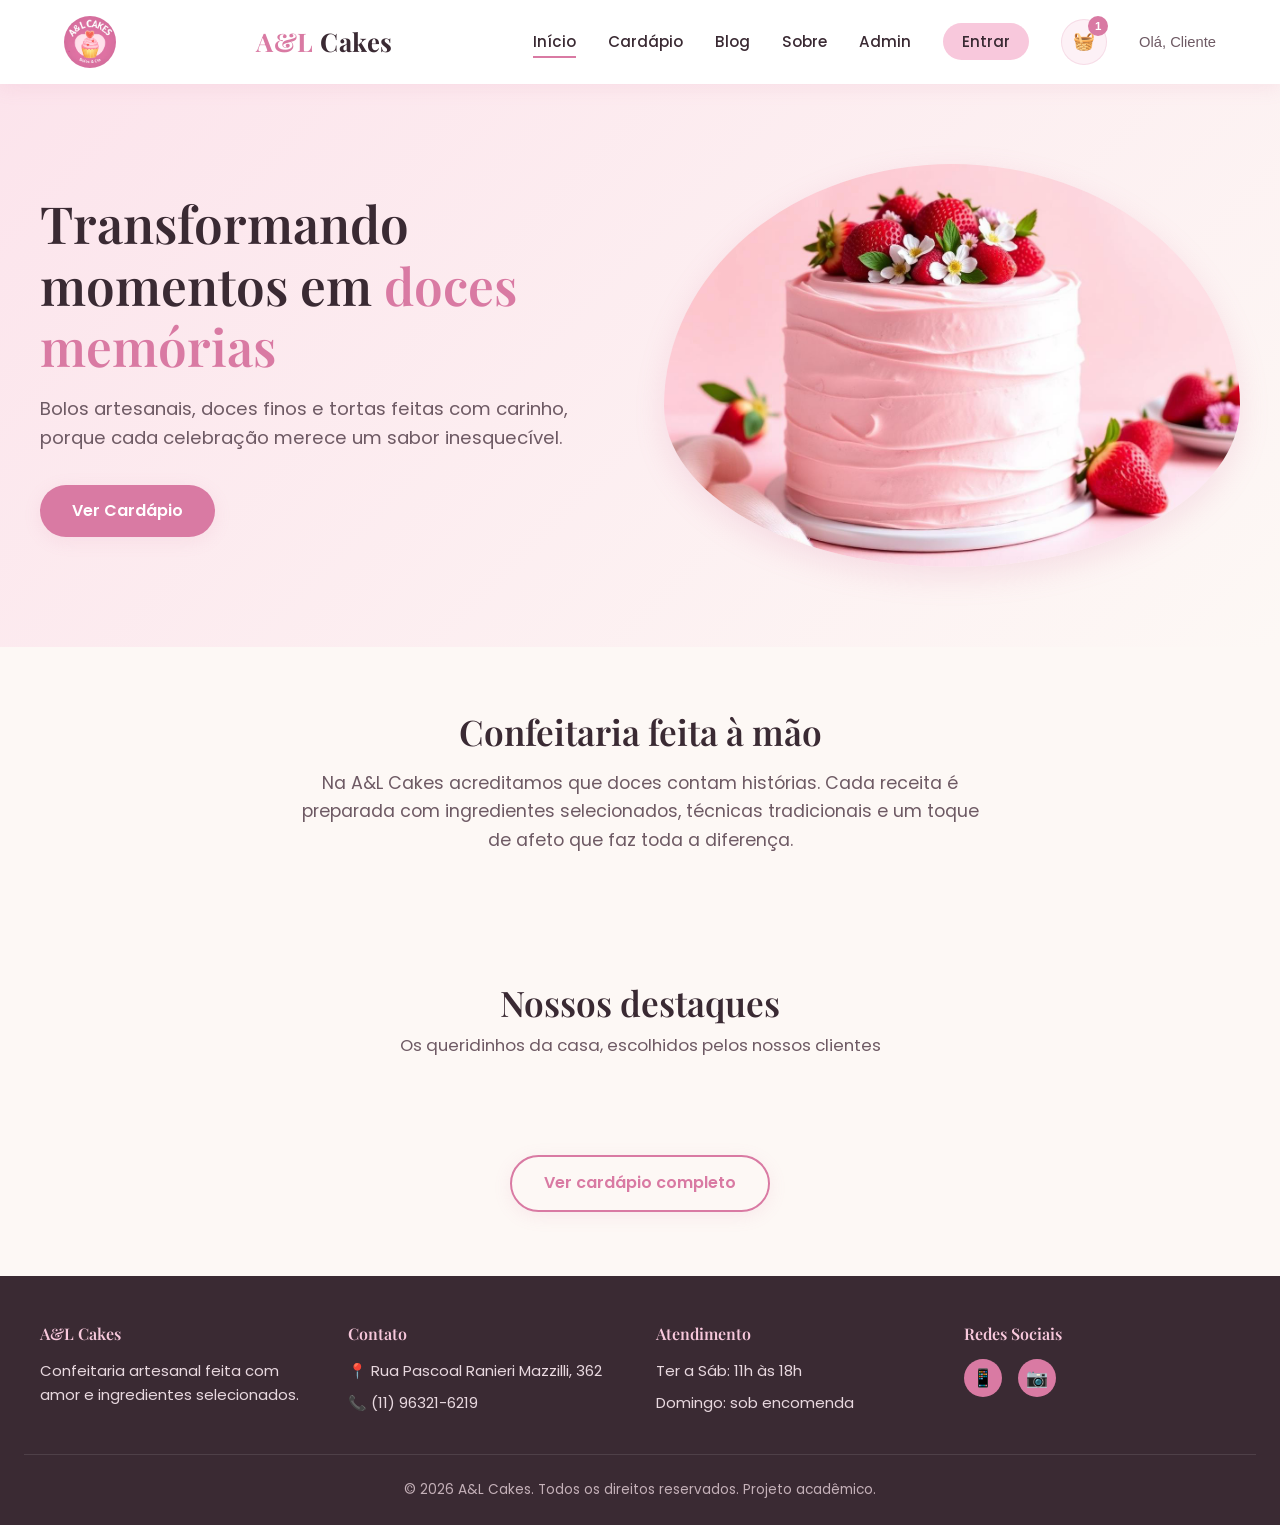
==== commit 7179a0ed: "Tela "Meus Dados" - 09/05" ====
--- a/al-cakes/index.html
+++ b/al-cakes/index.html
@@ -100,7 +100,7 @@
               <div class="dropdown-usuario"
                 id="dropdown-usuario">
 
-                <a href="#">
+                <a href="pages/meusdados.html">
                   Meus Dados
                 </a>
 
